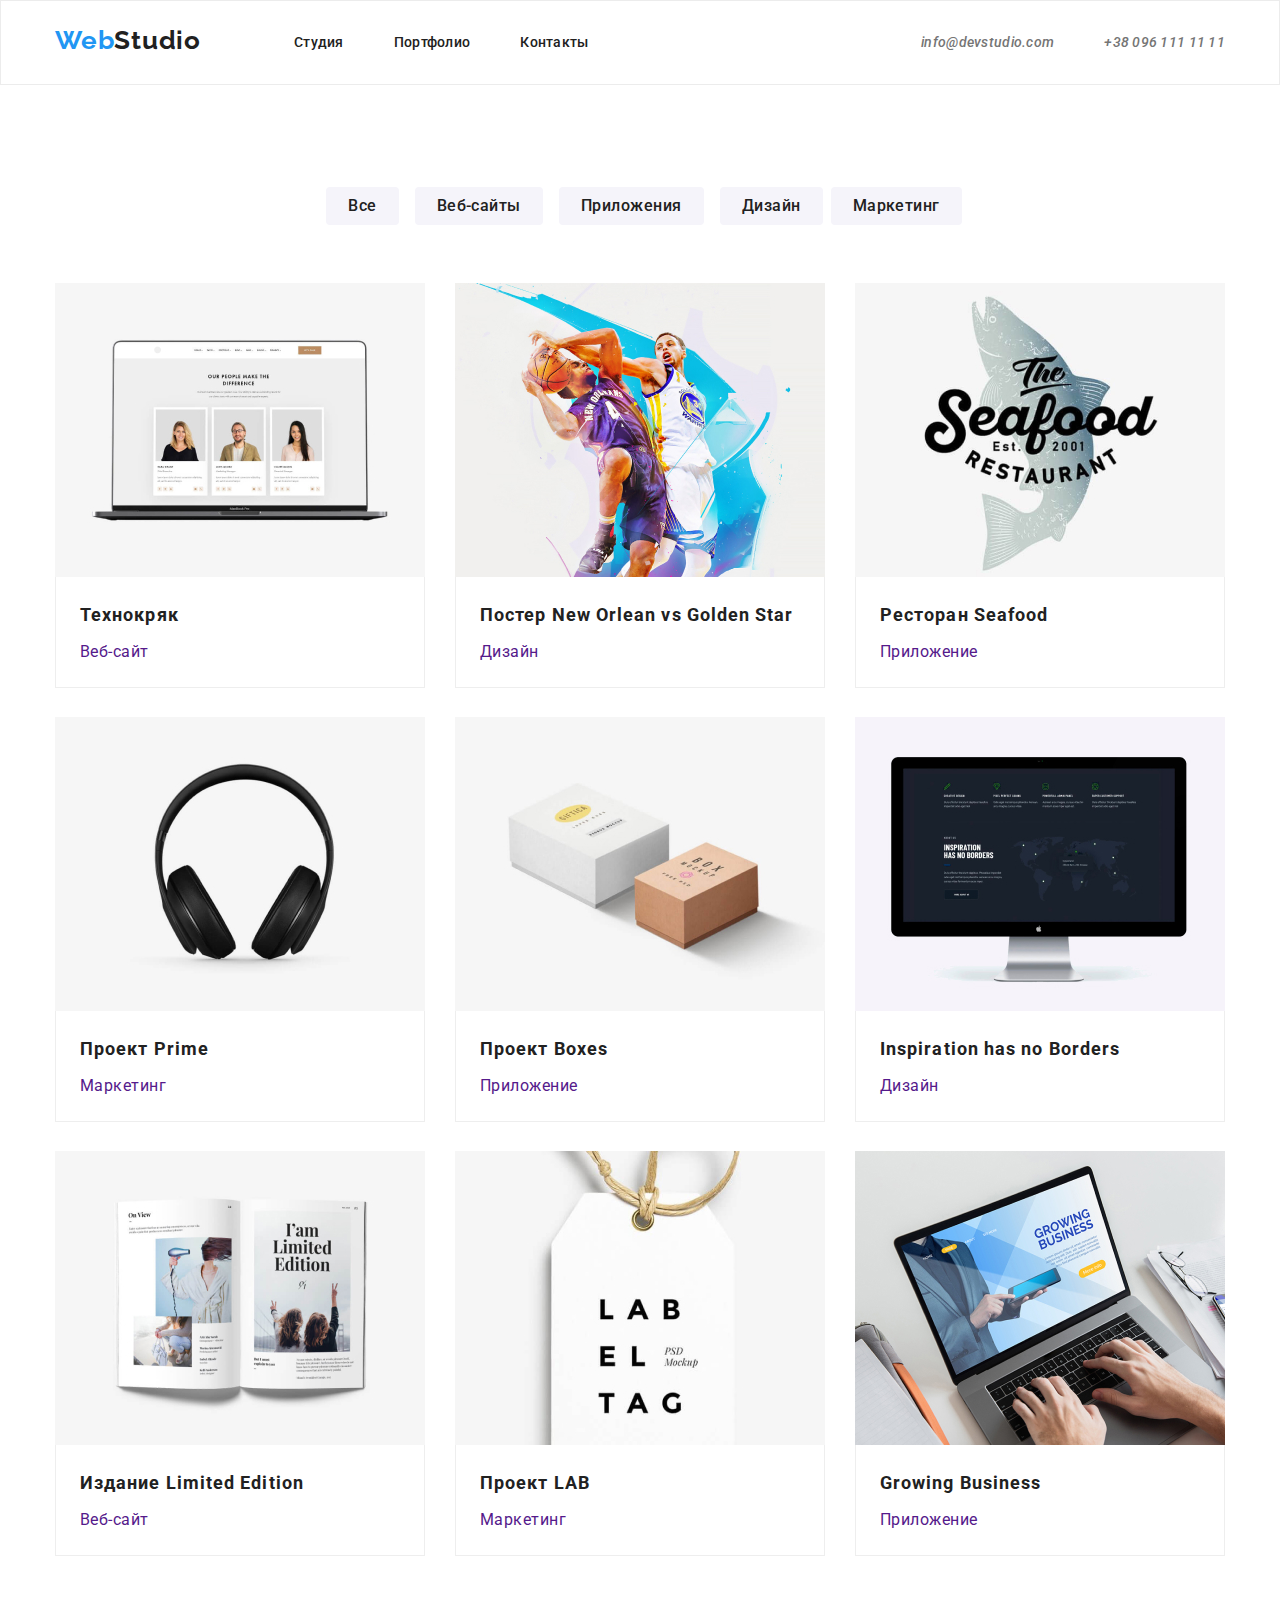
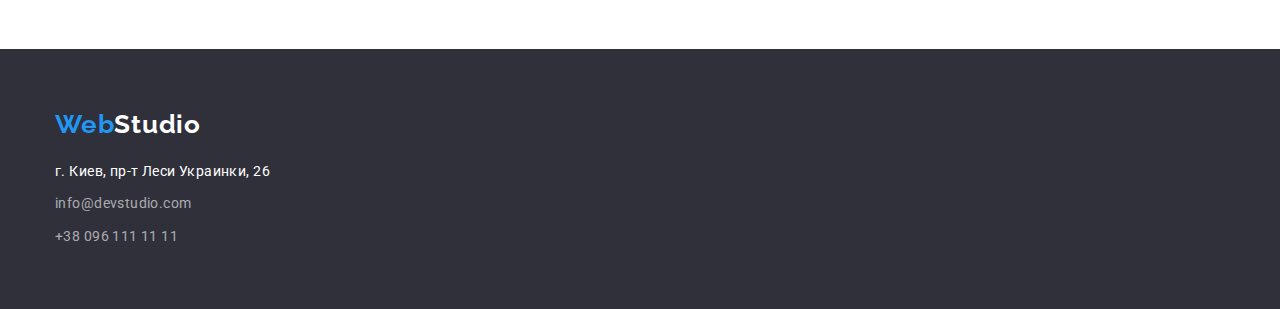
==== portfolio.html @ 5674b272 "Start" ====
<!DOCTYPE html>
<html lang="en">
  <head>
    <meta charset="UTF-8" />
    <meta name="viewport" content="width=device-width, initial-scale=1.0" />
    <title>Portfolio</title>
    <link
      href="https://fonts.googleapis.com/css2?family=Raleway:wght@700&family=Roboto:wght@400;500;700;900&display=swap"
      rel="stylesheet"
    />
    <link rel="stylesheet" href="./css/normalize.css" />
    <link rel="stylesheet" href="./css/style.css" />
  </head>
  <body>
    <header class="header portfolio">
      <!--Header-->
      <div class="conteiner heder-content">
        <a href="./index.html" class="link-logotipe link"
          ><span class="part-logotipe">Web</span>Studio</a
        >
        <nav class="navigation">
          <ul class="header-list list">
            <li class="header-list-item">
              <a href="" class="link-header link">Студия</a>
            </li>
            <li class="header-list-item">
              <a href="./portfolio.html" class="link-header link">Портфолио</a>
            </li>
            <li class="header-list-item">
              <a href="" class="link-header link">Контакты</a>
            </li>
          </ul>
        </nav>
        <address>
          <ul class="header-adress list">
            <li class="address-list-item">
              <a href="mailto:info@devstudio.com" class="connect-header link"
                >info@devstudio.com</a
              >
            </li>
            <li class="address-list-item">
              <a href="tel:+380961111111" class="connect-header link"
                >+38 096 111 11 11</a
              >
            </li>
          </ul>
        </address>
      </div>
    </header>
    <!--Content-->
    <main class="conteiner">
      <div class="buttom-blok">
        <ul class="buttom-list list">
          <li class="buttom-list-item">
            <button type="button" class="btn-portfolio">Все</button>
          </li>
          <li class="buttom-list-item">
            <button type="button" class="btn-portfolio">Веб-сайты</button>
          </li>
          <li class="buttom-list-item">
            <button type="button" class="btn-portfolio">Приложения</button>
          </li>
          <li class="buttom-list-item">
            <button type="button" class="btn-portfolio">Дизайн</button>
          </li>
          <li class="buttom-list-item">
            <button type="button" class="btn-portfolio">Маркетинг</button>
          </li>
        </ul>
      </div>
      <ul class="potfolio-list list">
        <li class="portfolio-list-item">
          <a href="" class="link"
            ><img
              src="./image/portfolio/img.jpg"
              alt="Technokyak"
              width="370"
              height="294"
            />
            <div class="portfolio-border"><h2 class="portfolio-title">Технокряк</h2>
            <p class="portfolio-deskription">Веб-сайт</p></div>
            </a
          >
        </li>
        <li class="portfolio-list-item">
          <a href="" class="link"
            ><img
              src="./image/portfolio/img-1.jpg"
              alt="Poster New Orlean vs Golden Star"
              width="370"
              height="294"
            />
            <div class="portfolio-border"><h2 class="portfolio-title">Постер New Orlean vs Golden Star</h2>
            <p class="portfolio-deskription">Дизайн</p></div>
            </a
          >
        </li>
        <li class="portfolio-list-item">
          <a href="" class="link"
            ><img
              src="./image/portfolio/img-2.jpg"
              alt="Restorant Seafood"
              width="370"
              height="294"
            />
            <div class="portfolio-border"><h2 class="portfolio-title">Ресторан Seafood</h2>
            <p class="portfolio-deskription">Приложение</p></div>
            </a
          >
        </li>
        <li class="portfolio-list-item">
          <a href="" class="link"
            ><img
              src="./image/portfolio/img-3.jpg"
              alt="project Prime"
              width="370"
              height="294"
            />
            <div class="portfolio-border"><h2 class="portfolio-title">Проект Prime</h2>
            <p class="portfolio-deskription">Маркетинг</p></div>
            </a
          >
        </li>
        <li class="portfolio-list-item">
          <a href="" class="link"
            ><img
              src="./image/portfolio/img-4.jpg"
              alt="project Boxes"
              width="370"
              height="294"
            />
            <div class="portfolio-border"><h2 class="portfolio-title">Проект Boxes</h2>
            <p class="portfolio-deskription">Приложение</p></div>
            </a
          >
        </li>
        <li class="portfolio-list-item">
          <a href="" class="link"
            ><img
              src="./image/portfolio/img-5.jpg"
              alt="Inspiration has no Borders"
              width="370"
              height="294"
            />
            <div class="portfolio-border"><h2 class="portfolio-title">Inspiration has no Borders</h2>
            <p class="portfolio-deskription">Дизайн</p></div>
            </a
          >
        </li>
        <li class="portfolio-list-item">
          <a href="" class="link"
            ><img
              src="./image/portfolio/img-6.jpg"
              alt="Limited Edition"
              width="370"
              height="294"
            />
            <div class="portfolio-border"><h2 class="portfolio-title">Издание Limited Edition</h2>
            <p class="portfolio-deskription">Веб-сайт</p></div>
            </a
          >
        </li>
        <li class="portfolio-list-item">
          <a href="" class="link"
            ><img
              src="./image/portfolio/img-7.jpg"
              alt="project LAB"
              width="370"
              height="294"
            />
            <div class="portfolio-border"><h2 class="portfolio-title">Проект LAB</h2>
            <p class="portfolio-deskription">Маркетинг</p></div>
            </a
          >
        </li>
        <li class="portfolio-list-item">
          <a href="" class="link"
            ><img
              src="./image/portfolio/img-8.jpg"
              alt="Growing Business"
              width="370"
              height="294"
            />
            <div class="portfolio-border"><h2 class="portfolio-title">Growing Business</h2>
            <p class="portfolio-deskription">Приложение</p></div>
            </a
          >
        </li>
      </ul>
    </main>
    <!--Footer-->
    <footer class="footer">
      <div class="footer-block conteiner">
        <a href="./index.html" class="link-logotipe-footer link"
          ><span class="part-logotipe">Web</span
          ><span class="footer-logo">Studio</span></a
        >
        <ul class="footer-list list">
          <li class="footer-list-item adress">
            г. Киев, пр-т Леси Украинки, 26
          </li>
          <li class="footer-list-item">
            <a href="mailto:info@devstudio.com" class="connect-footer link"
              >info@devstudio.com</a
            >
          </li>
          <li class="footer-list-item">
            <a href="tel:+380961111111" class="connect-footer link"
              >+38 096 111 11 11</a
            >
          </li>
        </ul>
      </div>
    </footer>
  </body>
</html>
---- css/style.css ----
/*
#2196F3 синий
#757575 ссылка
#212121 чёрный
#757575 вторичный текст
rgba(255, 255, 255, 0.6); футер ссылки
#F5F4FA цвет фона вторичный
#2F303A цвет футера */
*,
*::before,
*::after{
  margin: 0;
  padding: 0;
}
:root {
  --primary-text-color: #757575;
  --title-text-color: #212121;
  --accent-color: #2196f3;
  --primary-white-color: #ffffff;
}
body {
  font-family: "Roboto", sans-serif;
  color: var(--primary-text-color);
}
img {
  display: block;
  max-width: 100%;
  height: auto;
}
button {
  cursor: pointer;
}
.list {
  list-style: none;
}
.link {
  text-decoration: none;
}
.conteiner {
  width: 1200px;
  padding-left: 15px;
  padding-right: 15px;
  margin: auto;
}
/*header*/
.header {
  background-color: #fff;
}
.heder-content {
  display: flex;
}
.navigation {
  margin-right: auto;
}
.link-logotipe {
  font-family: "Raleway", sans-serif;
  font-weight: 700;
  font-size: 26px;
  line-height: 1.192;
  letter-spacing: 0.03em;
  color: var(--title-text-color);
  padding-top: 24px;
  padding-bottom: 25px;
  margin-right: 93px;
}
.part-logotipe {
  color: var(--accent-color);
}
.link-header {
  font-weight: 500;
  font-size: 14px;
  line-height: 1.333;
  letter-spacing: 0.02em;
  color: var(--title-text-color);
}
.link-header:hover,
.link-header:focus {
  color: var(--accent-color);
}
.header-list {
  display: flex;
  padding-top: 32px;
  padding-bottom: 32px;
}
.header-list-item:not(:last-child) {
  margin-right: 50px;
}
.connect-header {
  font-weight: 500;
  font-size: 14px;
  line-height: 1.333;
  letter-spacing: 0.02em;
  color: var(--primary-text-color);
}
.connect-header:hover,
.connect-header:focus {
  color: var(--accent-color);
}
.header-adress {
  display: flex;
  justify-content: flex-end;
  padding-top: 32px;
  padding-bottom: 32px;
}
.address-list-item:not(:last-child) {
  margin-right: 50px;
}
/*hero*/
.hero-section {
  max-width: 1600px;
  height: 600px;
  background-image: linear-gradient(to right, rgba(47, 48, 58, 0.4),rgba(47, 48, 58, 0.4)), url(../image/hero/hero.jpg);
  background-repeat: no-repeat;
  background-position: center;
  background-size: cover;
  display: flex;
}
.hero-block {
  text-align: center;
  width: 696px;
  margin: 0 auto;
}
.hero-title {
  font-weight: 700;
  font-size: 44px;
  line-height: 1.36;
  text-align: center;
  letter-spacing: 0.06em;
  color: var(--primary-white-color);
  text-transform: uppercase;
  margin: 0;
  margin-bottom: 30px;
}
.hero-btn {
  width: 200px;
  height: 50px;
  background: var(--accent-color);
  box-shadow: 0px 4px 4px rgba(0, 0, 0, 0.15);
  border-radius: 4px;
  border: none;
}
.text-btn {
  font-family: Roboto;
  font-style: normal;
  width: 136px;
  height: 30px;
  font-weight: bold;
  font-size: 16px;
  line-height: 1.87;
  letter-spacing: 0.06em;
  color: var(--primary-white-color);
}
/*Advantages*/
.advantages-title {
  position: absolute !important;
  clip: rect(1px 1px 1px 1px); /* IE6, IE7 */
  clip: rect(1px, 1px, 1px, 1px);
  padding:0 !important;
  border:0 !important;
  height: 1px !important; 
  width: 1px !important; 
  overflow: hidden;
}
.advantages-list {
  display: flex;
  padding-top: 94px;
  padding-bottom: 94px;
}
.advantages-list-item::before {
  display: block;
  content: "";
  height: 120px;
  min-width: 270px;
  background-repeat: no-repeat;
  background-position: center;
  background-color: #F5F4FA;
  border-radius: 4px;
  margin-bottom: 30px;
}
.icon-first::before {
  background-image: url(../svg/advantages-svg/Group.svg);
}
.icon-second:before {
  background-image: url(../svg/advantages-svg/clock.svg);
}
.icon-third:before {
  background-image: url(../svg/advantages-svg/diagram.svg);
}
.icon-fourth:before {
  background-image: url(../svg/advantages-svg/astronaut.svg);
}
.advantages-list-item:not(:last-child) {
  margin-right: 30px;
}
.list-title {
  font-size: 14px;
  line-height: 1.14;
  letter-spacing: 0.03em;
  color: var(--title-text-color);
  text-transform: uppercase;
  margin: 0;
  margin-bottom: 10px;
}
.list-deskription {
  font-weight: 400;
  font-size: 14px;
  line-height: 1.71;
  letter-spacing: 0.03em;
}
/*What we are doing*/
.section-title {
  font-weight: 700;
  font-size: 36px;
  line-height: 1.16;
  text-align: center;
  letter-spacing: 0.03em;
  color: var(--title-text-color);
  margin: 0;
  margin-bottom: 50px;
}
.doing-list {
  padding-bottom: 94px;
  display: flex;
}
.doing-list-item {
  width: 370px;
  height: 294px;
}
.doing-list-item:not(:last-child) {
  margin-right: 30px;
}
/*our comand*/
.title-comand {
  padding-top: 94px;
}
.comand-section {
  background-color: #f5f4fa;
}
.comand-list {
  display: flex;
  padding-bottom: 94px;
}
.name-title {
  font-weight: 500;
  font-size: 16px;
  line-height: 1.18;
  text-align: center;
  letter-spacing: 0.03em;
  color: var(--title-text-color);
  margin: 0;
  margin-top: 30px;
  margin-bottom: 10px;
}
.profession {
  font-weight: 400;
  font-size: 16px;
  line-height: 1.18;
  text-align: center;
  letter-spacing: 0.03em;
  margin: 0;
}
.comand-list-item {
  box-shadow: 0px 1px 3px rgba(0, 0, 0, 0.12), 0px 1px 1px rgba(0, 0, 0, 0.14),
    0px 2px 1px rgba(0, 0, 0, 0.2);
  border-radius: 0px 0px 4px 4px;
  height: 368px;
  width: 270px;
}
.comand-list-item:not(:last-child) {
  margin-right: 30px;
}
/*footer*/
.footer {
  background-color: #2f303a;
}
.link-logotipe-footer {
  font-family: "Raleway", sans-serif;
  font-weight: 700;
  font-size: 26px;
  line-height: 1.192;
  letter-spacing: 0.03em;
  color: var(--title-text-color);
  padding-top: 60px;
  margin-bottom: 20px;
}
.footer-logo {
  color: var(--primary-white-color);
}
.footer-block {
  display: flex;
  flex-direction: column;
}
.footer-list-item:not(:last-child) {
  margin-bottom: 9px;
}
.footer-list-item:last-child {
  padding-bottom: 60px;
}
.connect-footer {
  font-weight: 400;
  font-size: 14px;
  line-height: 1.71;
  letter-spacing: 0.03em;
  color: rgba(255, 255, 255, 0.6);
}
.adress {
  font-weight: 400;
  font-size: 14px;
  line-height: 1.71;
  letter-spacing: 0.03em;
  color: #ffffff;
}
/*Portfolio*/
.portfolio {
  border: 1px solid #ECECEC;
}
.buttom-list {
  display: flex;
  justify-content: center;
  align-items: center;
  padding-top: 94px;
  padding-bottom: 50px;
}
.buttom-list-item:not(:last-child) {
  margin: 8px;
}
.btn-portfolio {
  background: #f5f4fa;
  border-radius: 4px;
  border: none;
  font-weight: 500;
  font-size: 16px;
  line-height: 1.62;
  text-align: center;
  letter-spacing: 0.03em;
  color: var(--title-text-color);
  padding: 6px 22px;
}
.btn-portfolio:hover,
.btn-portfolio:focus {
  color: var(--primary-white-color);
  background-color: var(--accent-color);
}
.potfolio-list {
  display: flex;
  flex-wrap: wrap;
}
.portfolio-list-item:not(:nth-child(3n)) {
  margin-right: 30px;
}
.portfolio-list-item:nth-last-child(-n + 3) {
  margin-bottom: 94px;
}
.portfolio-list-item:not(:nth-child(-n + 3)) {
  margin-top: 30px;
}
.portfolio-list-item {
  width: 370px;
  height: 404px;
}
.portfolio-border {
  background: #ffffff;
  border: 1px solid #eeeeee;
  padding-left: 24px;
  padding-bottom: 20px;
  border-top: none;
}
.portfolio-title {
  font-weight: 700;
  font-size: 18px;
  line-height: 2;
  letter-spacing: 0.06em;
  color: var(--title-text-color);
  margin: 0;
  padding-top: 20px;
  margin-bottom: 4px;
}
.portfolio-deskription {
  font-weight: 400;
  font-size: 16px;
  line-height: 1.88;
  letter-spacing: 0.03em;
}
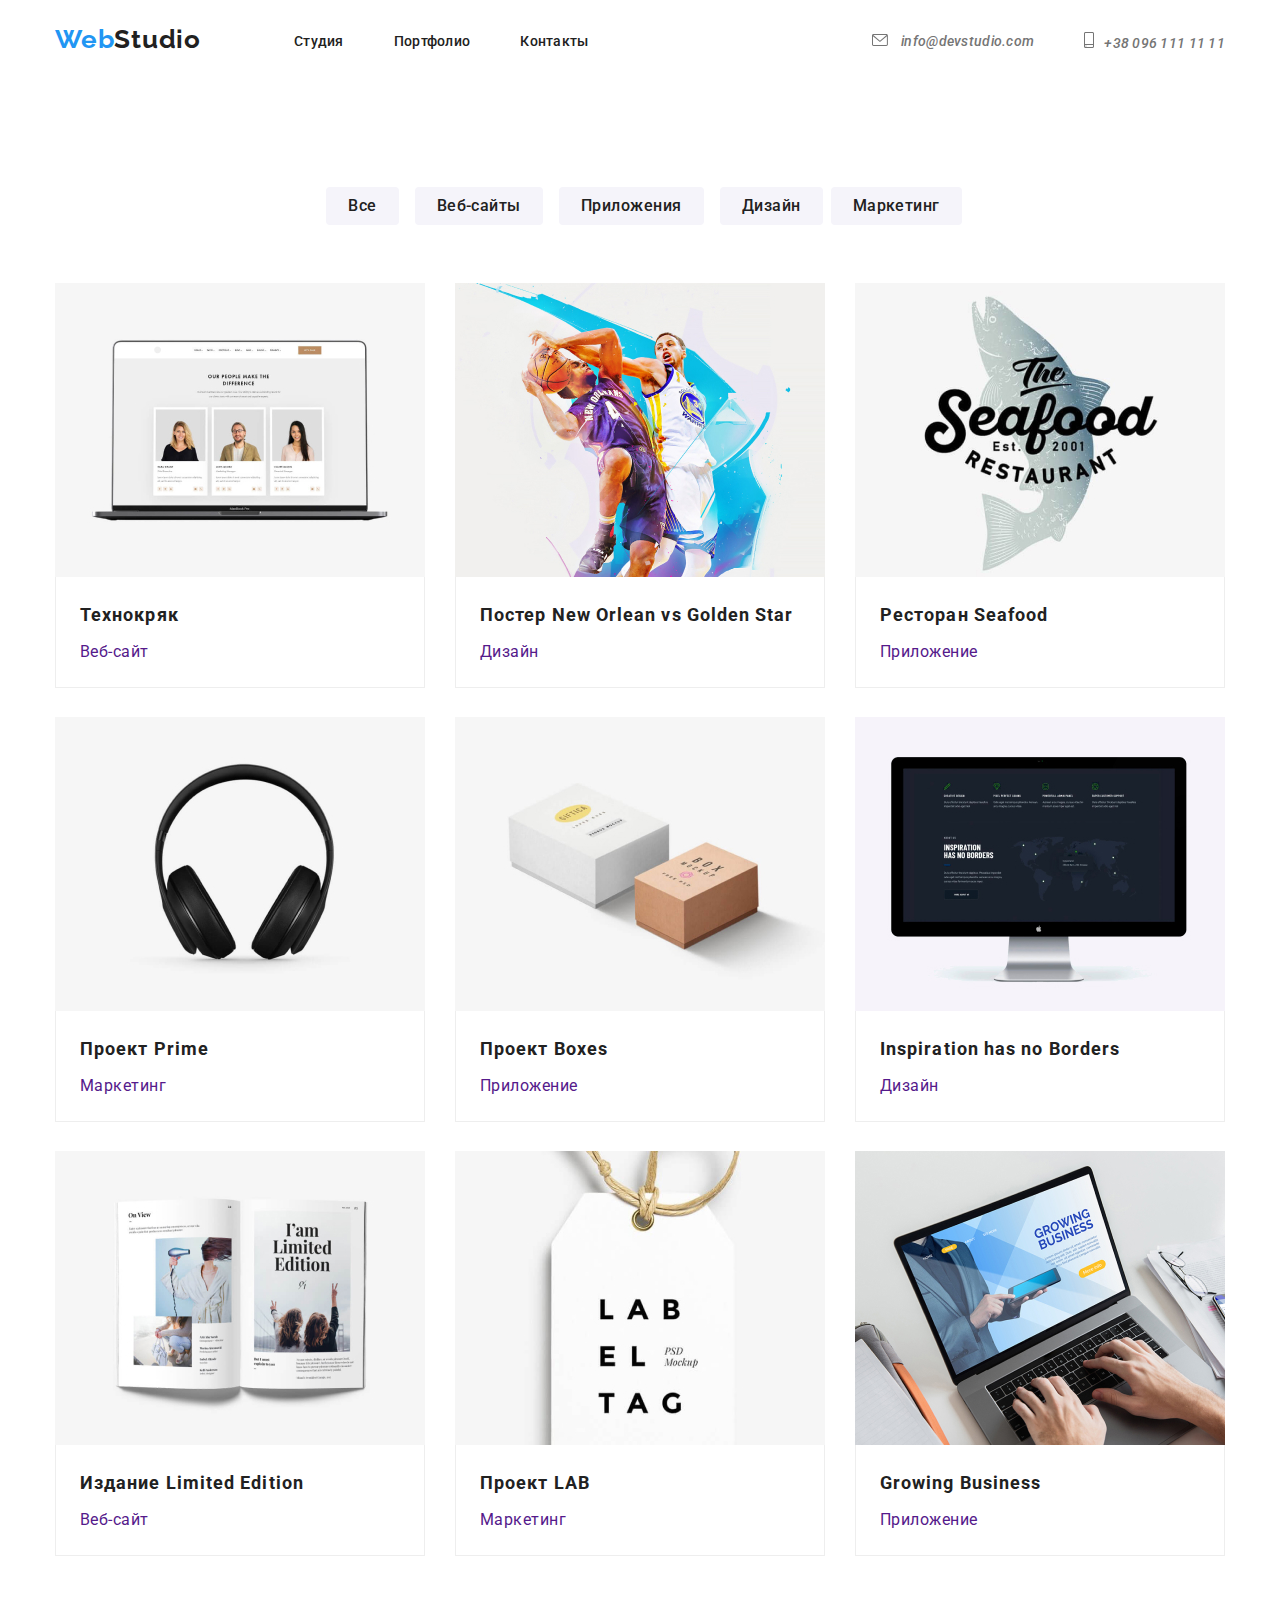
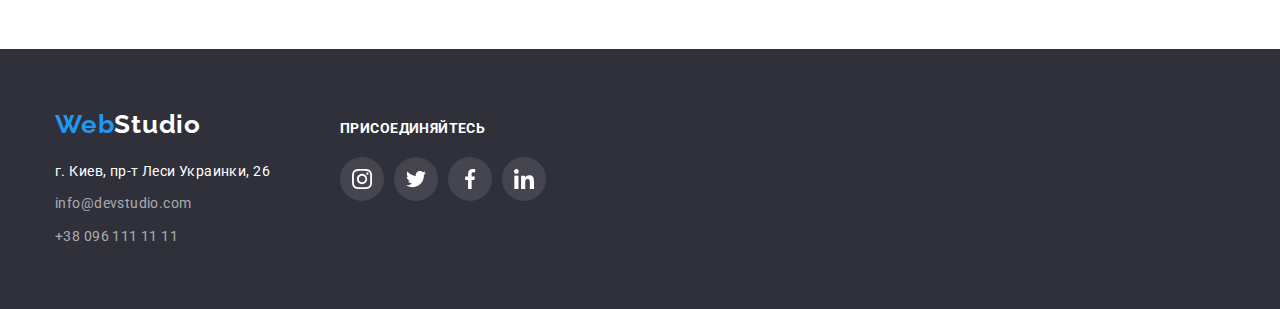
==== commit ebf64239: "Finish stage hw 4" ====
--- a/portfolio.html
+++ b/portfolio.html
@@ -12,12 +12,10 @@
     <link rel="stylesheet" href="./css/style.css" />
   </head>
   <body>
-    <header class="header portfolio">
+    <header class="header">
       <!--Header-->
       <div class="conteiner heder-content">
-        <a href="./index.html" class="link-logotipe link"
-          ><span class="part-logotipe">Web</span>Studio</a
-        >
+        <a href="./index.html" class="link-logotipe link"><span class="part-logotipe">Web</span>Studio</a>
         <nav class="navigation">
           <ul class="header-list list">
             <li class="header-list-item">
@@ -34,14 +32,16 @@
         <address>
           <ul class="header-adress list">
             <li class="address-list-item">
-              <a href="mailto:info@devstudio.com" class="connect-header link"
-                >info@devstudio.com</a
-              >
+              <a href="mailto:info@devstudio.com" class="connect-header link"><svg class="icon-address-list" width="16"
+                  height="12">
+                  <use href="../svg/sprite.svg#icon-list"></use>
+                </svg>
+                info@devstudio.com</a>
             </li>
             <li class="address-list-item">
-              <a href="tel:+380961111111" class="connect-header link"
-                >+38 096 111 11 11</a
-              >
+              <a href="tel:+380961111111" class="connect-header link"><svg class="icon-address-list" width="10" height="16">
+                  <use href="../svg/sprite.svg#icon-smartphone"></use>
+                </svg>+38 096 111 11 11</a>
             </li>
           </ul>
         </address>
@@ -191,25 +191,42 @@
     <!--Footer-->
     <footer class="footer">
       <div class="footer-block conteiner">
-        <a href="./index.html" class="link-logotipe-footer link"
-          ><span class="part-logotipe">Web</span
-          ><span class="footer-logo">Studio</span></a
-        >
-        <ul class="footer-list list">
-          <li class="footer-list-item adress">
-            г. Киев, пр-т Леси Украинки, 26
-          </li>
-          <li class="footer-list-item">
-            <a href="mailto:info@devstudio.com" class="connect-footer link"
-              >info@devstudio.com</a
-            >
-          </li>
-          <li class="footer-list-item">
-            <a href="tel:+380961111111" class="connect-footer link"
-              >+38 096 111 11 11</a
-            >
-          </li>
-        </ul>
+        <div class="address-footer">
+          <a href="./index.html" class="link-logotipe-footer link"><span class="part-logotipe">Web</span><span
+              class="footer-logo">Studio</span></a>
+          <ul class="footer-list list">
+            <li class="footer-list-item adress">
+              г. Киев, пр-т Леси Украинки, 26
+            </li>
+            <li class="footer-list-item">
+              <a href="mailto:info@devstudio.com" class="connect-footer link">info@devstudio.com</a>
+            </li>
+            <li class="footer-list-item">
+              <a href="tel:+380961111111" class="connect-footer link">+38 096 111 11 11</a>
+            </li>
+          </ul>
+        </div>
+        <div class="join">
+          <h2 class="footer-list-title">присоединяйтесь</h2>
+          <ul class="footer-social-list list">
+            <li class="footer-social-list-item"><a href="" class="footer-social-list-link"><svg class="icon-footer-social"
+                  width="20" height="20">
+                  <use href="../svg/sprite.svg#icon-instagram"></use>
+                </svg></a></li>
+            <li class="footer-social-list-item"><a href="" class="footer-social-list-link"><svg class="icon-footer-social"
+                  width="20" height="20">
+                  <use href="../svg/sprite.svg#icon-twitter"></use>
+                </svg></a></li>
+            <li class="footer-social-list-item"><a href="" class="footer-social-list-link"><svg class="icon-footer-social"
+                  width="20" height="20">
+                  <use href="../svg/sprite.svg#icon-facebook"></use>
+                </svg></a></li>
+            <li class="footer-social-list-item"><a href="" class="footer-social-list-link"><svg class="icon-footer-social"
+                  width="20" height="20">
+                  <use href="../svg/sprite.svg#icon-linkedin"></use>
+                </svg></a></li>
+          </ul>
+        </div>
       </div>
     </footer>
   </body>
--- a/css/style.css
+++ b/css/style.css
@@ -8,7 +8,7 @@
 #2F303A цвет футера */
 *,
 *::before,
-*::after{
+*::after {
   margin: 0;
   padding: 0;
 }
@@ -42,7 +42,7 @@
   padding-right: 15px;
   margin: auto;
 }
-/*header*/
+/*----------header----------*/
 .header {
   background-color: #fff;
 }
@@ -105,14 +105,24 @@
 .address-list-item:not(:last-child) {
   margin-right: 50px;
 }
-/*hero*/
+.icon-address-list {
+  fill: currentColor;
+  margin-right: 10px;
+}
+/*----------hero----------*/
 .hero-section {
   max-width: 1600px;
   height: 600px;
-  background-image: linear-gradient(to right, rgba(47, 48, 58, 0.4),rgba(47, 48, 58, 0.4)), url(../image/hero/hero.jpg);
+  background-image: linear-gradient(
+      to right,
+      rgba(47, 48, 58, 0.4),
+      rgba(47, 48, 58, 0.4)
+    ),
+    url(../image/hero/hero.jpg);
   background-repeat: no-repeat;
   background-position: center;
   background-size: cover;
+  margin: 0 auto;
   display: flex;
 }
 .hero-block {
@@ -150,15 +160,15 @@
   letter-spacing: 0.06em;
   color: var(--primary-white-color);
 }
-/*Advantages*/
+/*----------Advantages----------*/
 .advantages-title {
   position: absolute !important;
   clip: rect(1px 1px 1px 1px); /* IE6, IE7 */
   clip: rect(1px, 1px, 1px, 1px);
-  padding:0 !important;
-  border:0 !important;
-  height: 1px !important; 
-  width: 1px !important; 
+  padding: 0 !important;
+  border: 0 !important;
+  height: 1px !important;
+  width: 1px !important;
   overflow: hidden;
 }
 .advantages-list {
@@ -173,7 +183,7 @@
   min-width: 270px;
   background-repeat: no-repeat;
   background-position: center;
-  background-color: #F5F4FA;
+  background-color: #f5f4fa;
   border-radius: 4px;
   margin-bottom: 30px;
 }
@@ -193,6 +203,7 @@
   margin-right: 30px;
 }
 .list-title {
+  font-weight: 700;
   font-size: 14px;
   line-height: 1.14;
   letter-spacing: 0.03em;
@@ -207,7 +218,7 @@
   line-height: 1.71;
   letter-spacing: 0.03em;
 }
-/*What we are doing*/
+/*----------What we are doing----------*/
 .section-title {
   font-weight: 700;
   font-size: 36px;
@@ -217,6 +228,7 @@
   color: var(--title-text-color);
   margin: 0;
   margin-bottom: 50px;
+  padding-top: 94px;
 }
 .doing-list {
   padding-bottom: 94px;
@@ -229,10 +241,7 @@
 .doing-list-item:not(:last-child) {
   margin-right: 30px;
 }
-/*our comand*/
-.title-comand {
-  padding-top: 94px;
-}
+/*----------our comand----------*/
 .comand-section {
   background-color: #f5f4fa;
 }
@@ -258,18 +267,72 @@
   text-align: center;
   letter-spacing: 0.03em;
   margin: 0;
+  margin-bottom: 16px;
 }
 .comand-list-item {
   box-shadow: 0px 1px 3px rgba(0, 0, 0, 0.12), 0px 1px 1px rgba(0, 0, 0, 0.14),
     0px 2px 1px rgba(0, 0, 0, 0.2);
   border-radius: 0px 0px 4px 4px;
-  height: 368px;
+  /* height: 368px; */
   width: 270px;
 }
 .comand-list-item:not(:last-child) {
   margin-right: 30px;
 }
-/*footer*/
+.social-list {
+  display: flex;
+  justify-content: space-between;
+  padding-bottom: 30px;
+  margin: 0 30px;
+}
+.social-list-link {
+  display: flex;
+  justify-content: center;
+  align-items: center;
+  content: "";
+  width: 44px;
+  height: 44px;
+  border-radius: 50%;
+  color: #afb1b8;;
+}
+.social-list-link:hover,
+.social-list-link:focus {
+  color: var(--primary-white-color);
+  background-color: var(--accent-color);
+}
+.icon-social {
+  fill: currentColor;
+}
+/* ----------Regular clients---------- */
+.clients-list {
+  display: flex;
+  padding-bottom: 94px;
+}
+.clients-list-item:not(:last-child) {
+  margin-right: 30px;
+}
+.clients-list-link {
+  display: inline-block;
+  width: 170px;
+  height: 90px;
+  border: 1px solid #afb1b8;
+  box-sizing: border-box;
+  border-radius: 4px;
+  display: flex;
+  justify-content: center;
+  align-items: center;
+  color: #afb1b8;;
+}
+.clients-list-link:hover,
+.clients-list-link:focus {
+  color: var(--accent-color);
+  border-color: var(--accent-color);
+}
+.icon-clients {
+  fill: currentColor;
+}
+
+/*----------footer----------*/
 .footer {
   background-color: #2f303a;
 }
@@ -288,6 +351,9 @@
 }
 .footer-block {
   display: flex;
+}
+.address-footer {
+  display: flex;
   flex-direction: column;
 }
 .footer-list-item:not(:last-child) {
@@ -310,9 +376,46 @@
   letter-spacing: 0.03em;
   color: #ffffff;
 }
-/*Portfolio*/
+.footer-list-title {
+  font-weight: 700;
+  font-size: 14px;
+  line-height: 1.14;
+  letter-spacing: 0.03em;
+  text-transform: uppercase;
+  color: var(--primary-white-color);
+  margin-bottom: 20px;
+  padding-top: 72px;
+}
+.join {
+  padding-bottom: 100px;
+  margin-left: 70px;
+}
+.footer-social-list {
+  display: flex;
+}
+.footer-social-list-link {
+  display: flex;
+  justify-content: center;
+  align-items: center;
+  content: "";
+  width: 44px;
+  height: 44px;
+  border-radius: 50%;
+  background: rgba(255, 255, 255, 0.1);
+}
+.footer-social-list-item:not(:last-child) {
+  margin-right: 10px;
+}
+.footer-social-list-link:hover,
+.footer-social-list-link:focus {
+  background-color: var(--accent-color);
+}
+.icon-footer-social {
+  fill: var(--primary-white-color);
+}
+/*----------Portfolio----------*/
 .portfolio {
-  border: 1px solid #ECECEC;
+  border: 1px solid #ececec;
 }
 .buttom-list {
   display: flex;
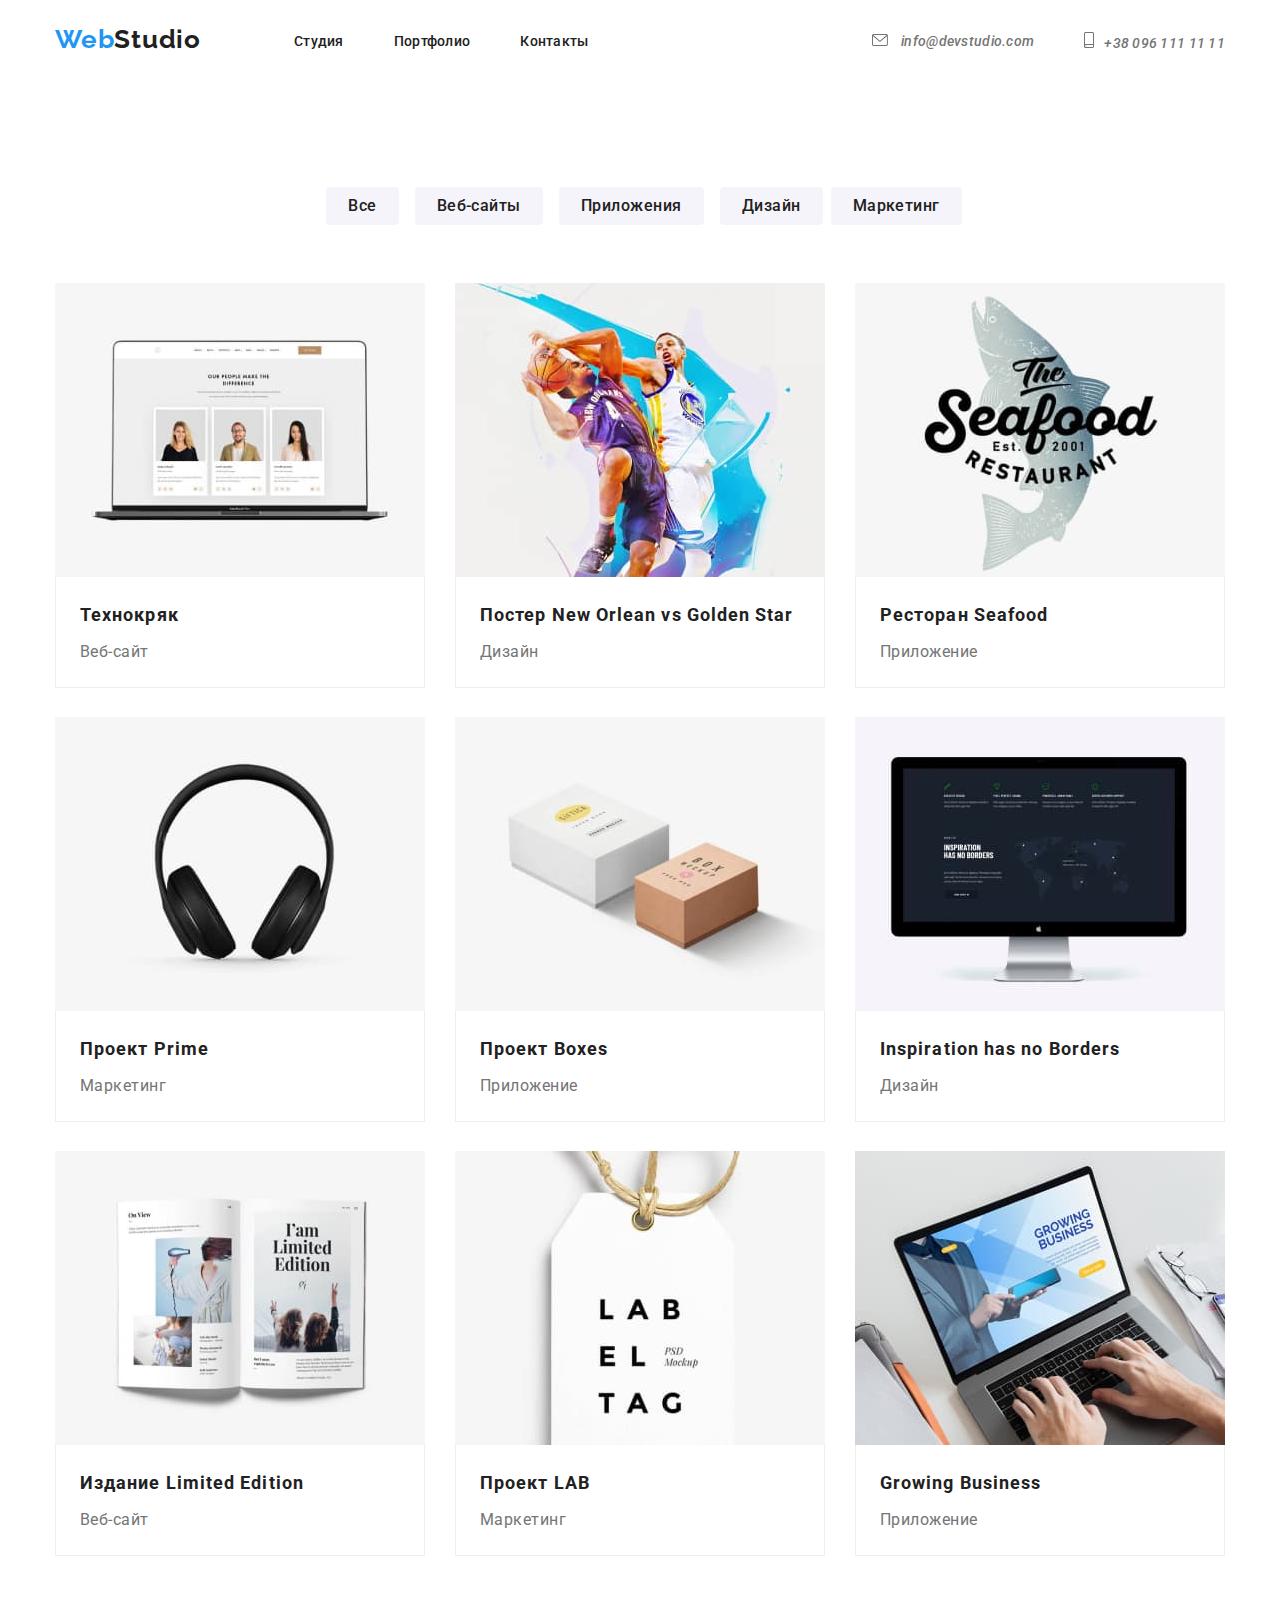
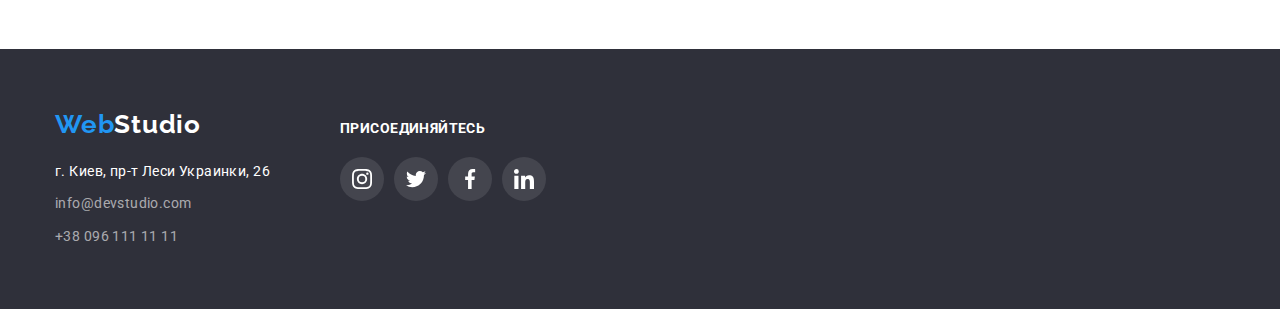
==== commit 46953e4d: "Final" ====
--- a/portfolio.html
+++ b/portfolio.html
@@ -174,7 +174,7 @@
           >
         </li>
         <li class="portfolio-list-item">
-          <a href="" class="link"
+          <a href="" class="link" 
             ><img
               src="./image/portfolio/img-8.jpg"
               alt="Growing Business"
--- a/css/style.css
+++ b/css/style.css
@@ -35,6 +35,7 @@
 }
 .link {
   text-decoration: none;
+  color: var(--primary-text-color);
 }
 .conteiner {
   width: 1200px;
@@ -293,7 +294,7 @@
   width: 44px;
   height: 44px;
   border-radius: 50%;
-  color: #afb1b8;;
+  color: #afb1b8;
 }
 .social-list-link:hover,
 .social-list-link:focus {
@@ -321,7 +322,7 @@
   display: flex;
   justify-content: center;
   align-items: center;
-  color: #afb1b8;;
+  color: #afb1b8;
 }
 .clients-list-link:hover,
 .clients-list-link:focus {
@@ -461,6 +462,11 @@
   width: 370px;
   height: 404px;
 }
+.portfolio-list-item:hover,
+.portfolio-list-item:focus {
+  box-shadow: 0px 1px 1px rgba(0, 0, 0, 0.12), 0px 4px 4px rgba(0, 0, 0, 0.06),
+    1px 4px 6px rgba(0, 0, 0, 0.16);
+}
 .portfolio-border {
   background: #ffffff;
   border: 1px solid #eeeeee;
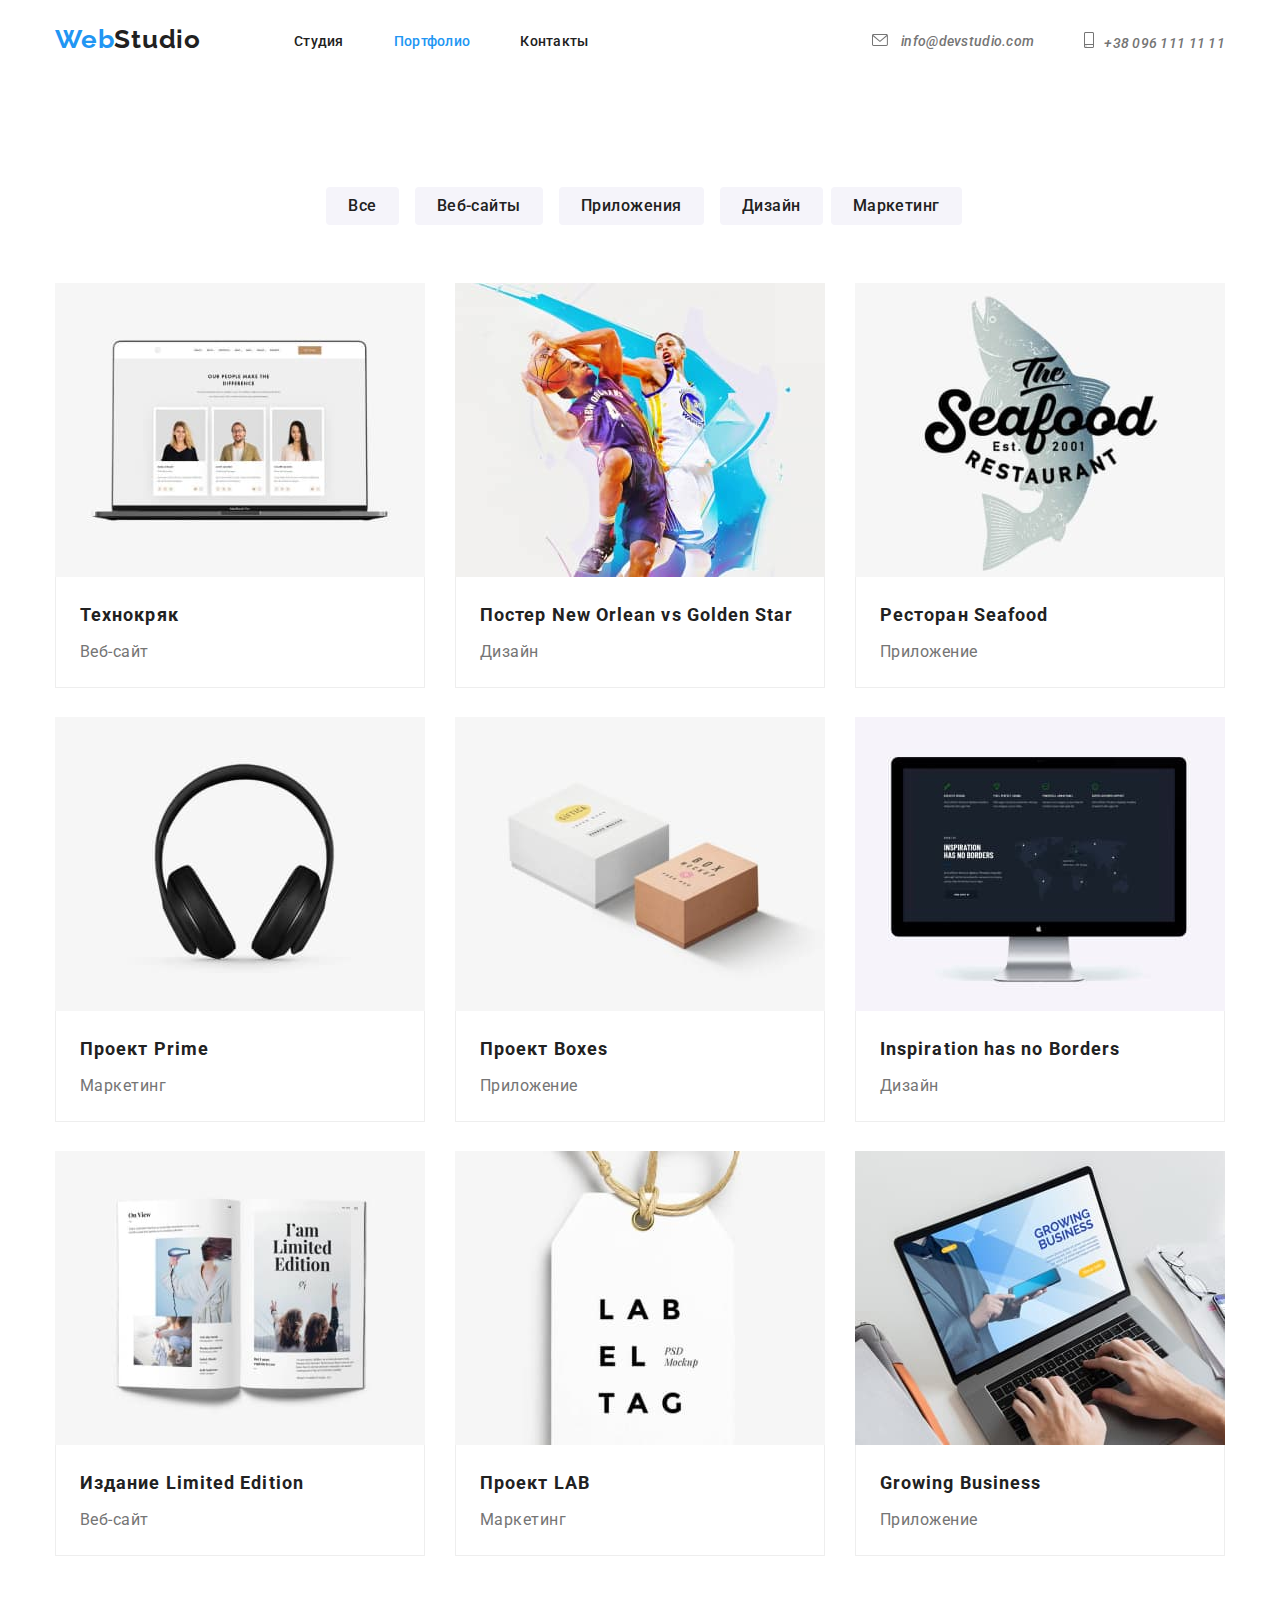
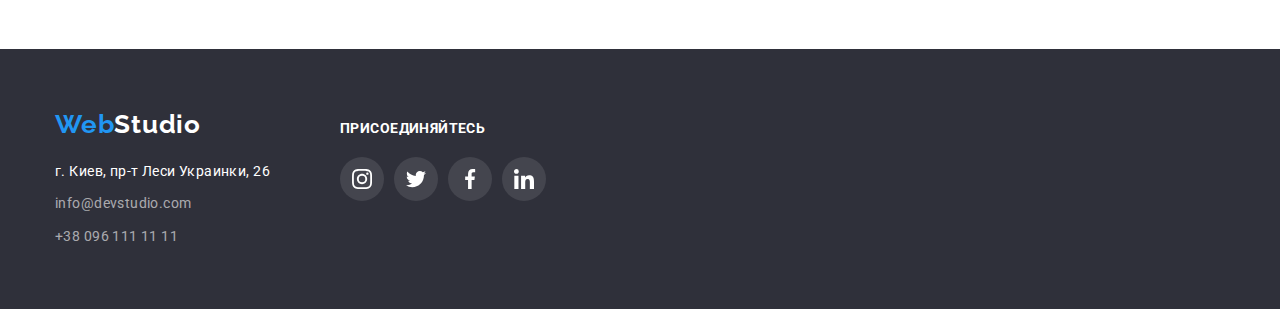
==== commit d2bc5b9a: "maybe thats oll" ====
--- a/portfolio.html
+++ b/portfolio.html
@@ -22,7 +22,7 @@
               <a href="" class="link-header link">Студия</a>
             </li>
             <li class="header-list-item">
-              <a href="./portfolio.html" class="link-header link">Портфолио</a>
+              <a href="./portfolio.html" class="link-header current link">Портфолио</a>
             </li>
             <li class="header-list-item">
               <a href="" class="link-header link">Контакты</a>
--- a/css/style.css
+++ b/css/style.css
@@ -76,6 +76,9 @@
 }
 .link-header:hover,
 .link-header:focus {
+  color: var(--accent-color);
+}
+.header-list-item .current {
   color: var(--accent-color);
 }
 .header-list {
